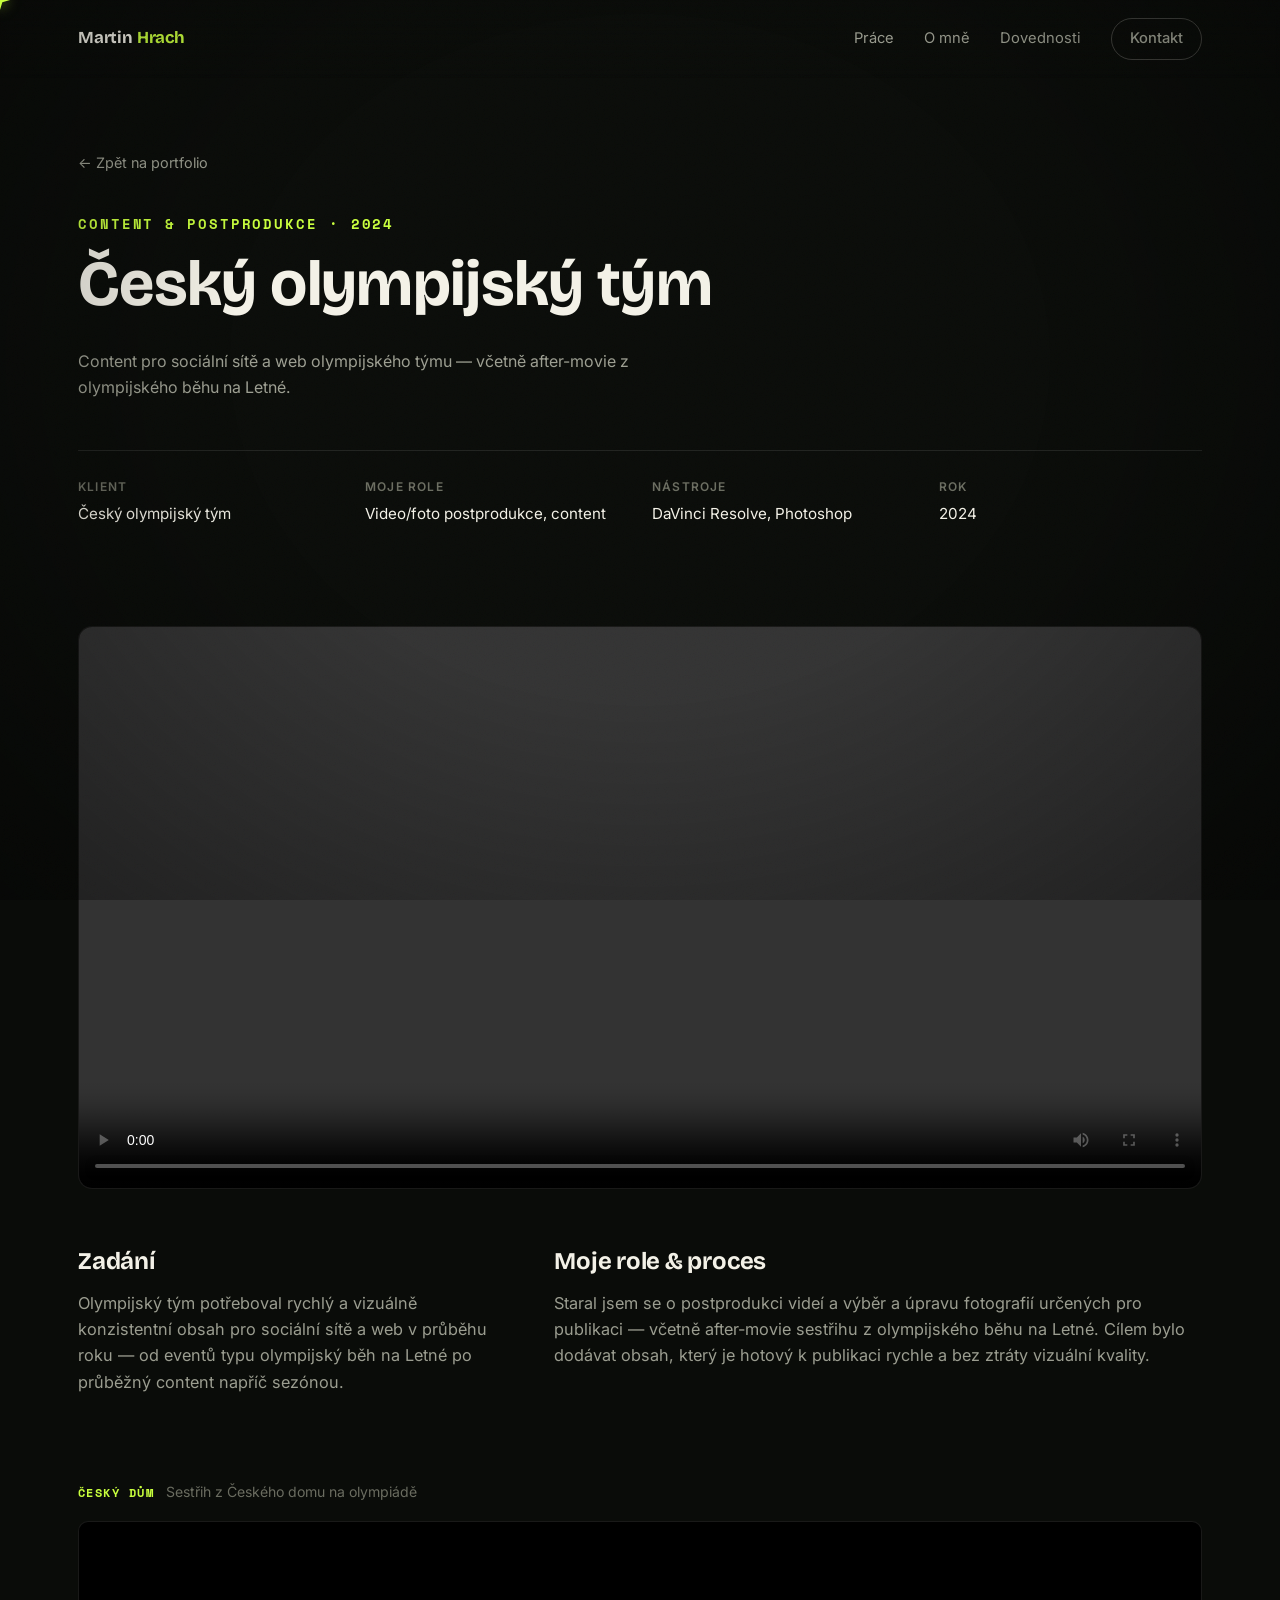
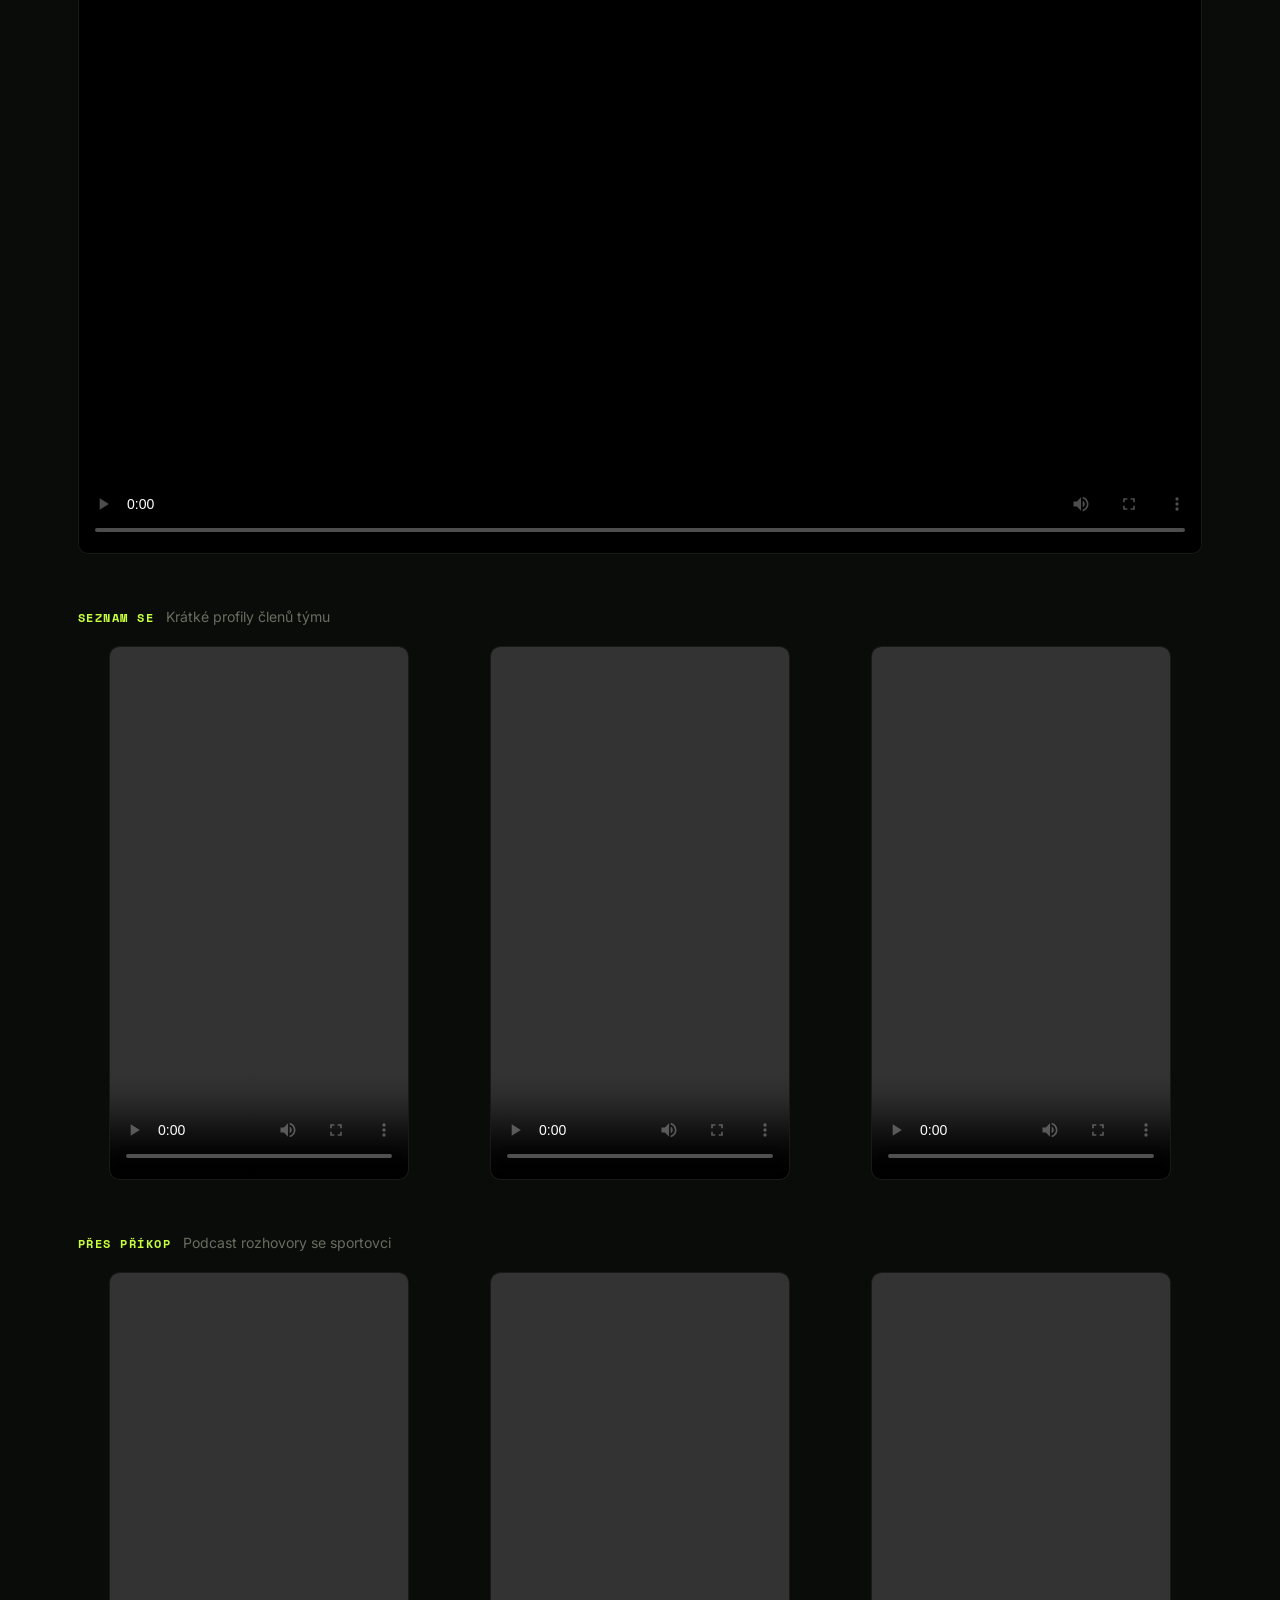
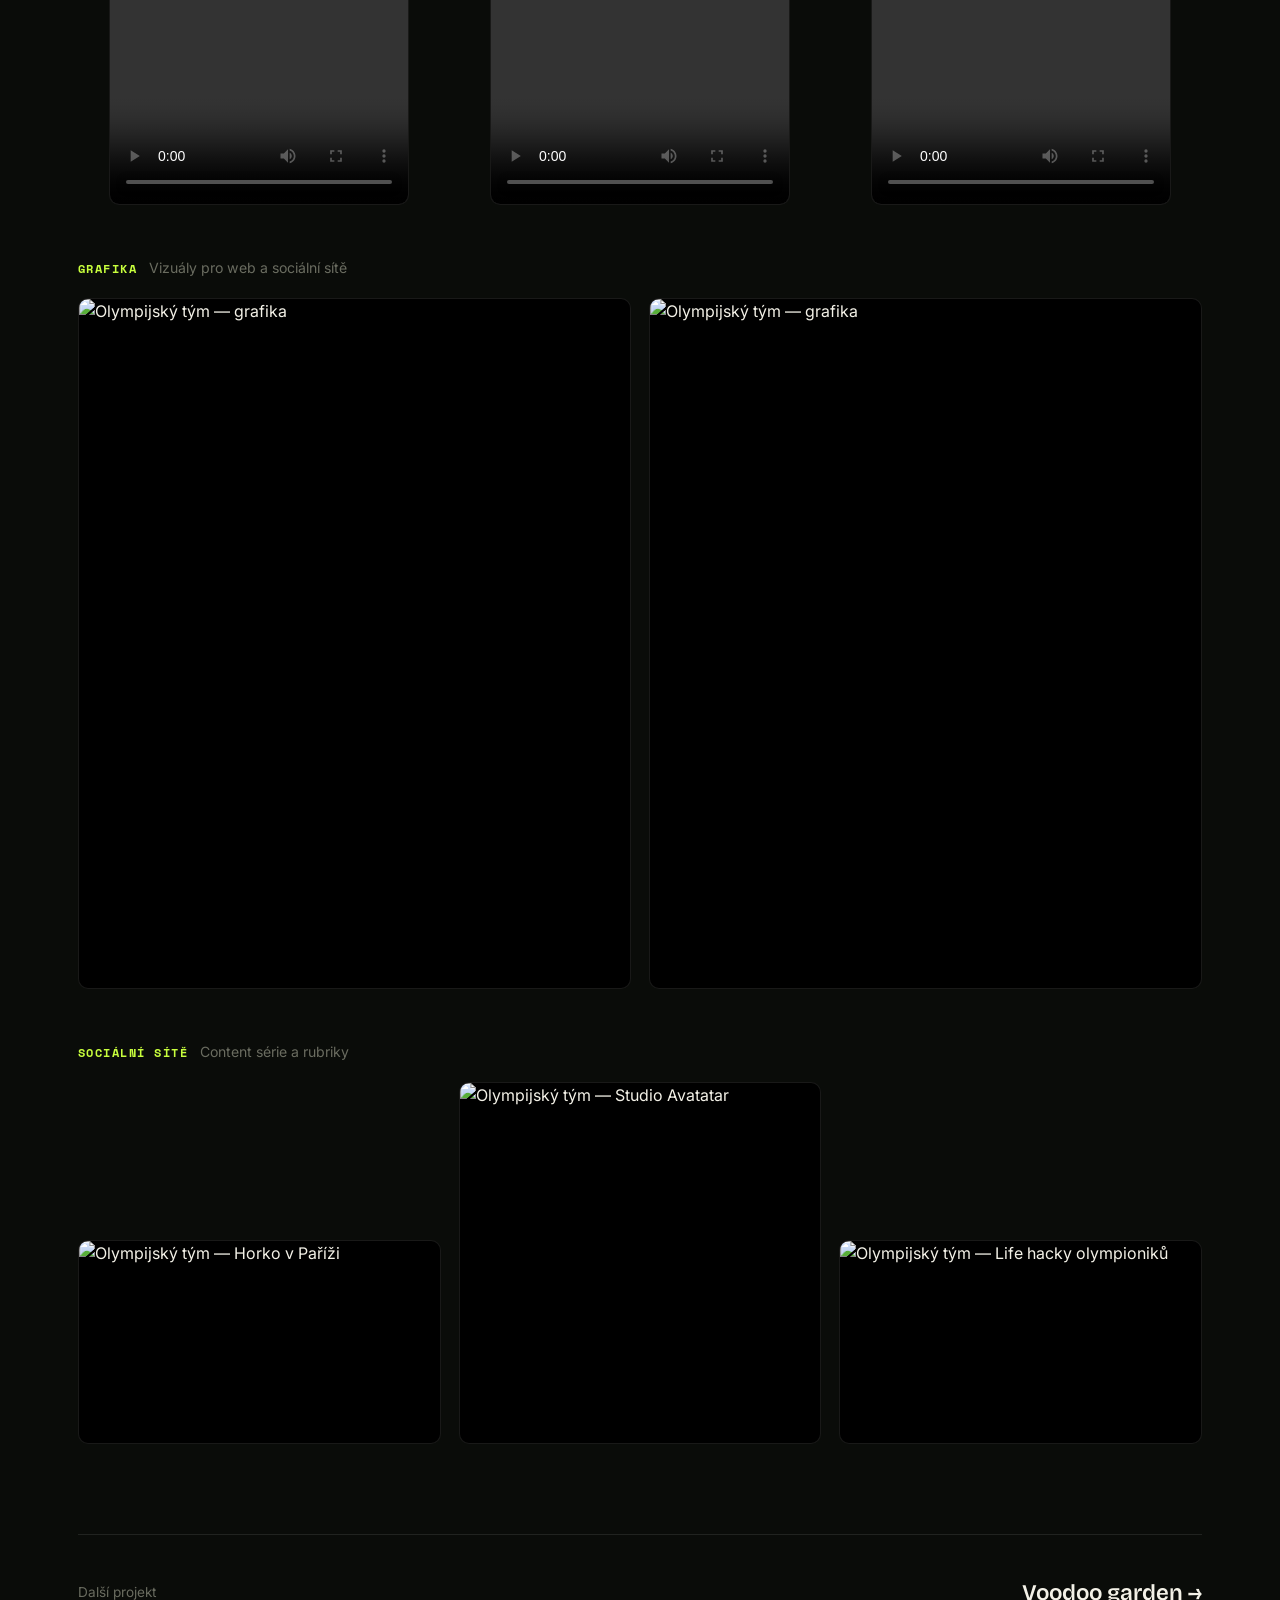
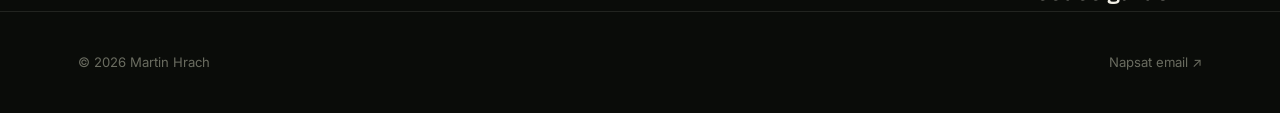
==== case-studies/olympijsky-tym.html @ 10e06c25 "Add files via upload" ====
<!DOCTYPE html>
<html lang="cs">
<head>
<meta charset="UTF-8">
<meta name="viewport" content="width=device-width, initial-scale=1.0">
<title>Český olympijský tým — Martin Hrach</title>
<link rel="stylesheet" href="../style.css?v=32">
</head>
<body>

<div class="cursor-dot"><span class="spin-wrap"><svg viewBox="0 0 24 24"><path d="M12 1 L14.5 9.5 L23 12 L14.5 14.5 L12 23 L9.5 14.5 L1 12 L9.5 9.5 Z" fill="currentColor"/></svg></span></div>
<div class="lightbox"><button class="lightbox-close">✕</button><img src="" alt=""></div>

<header class="site-nav">
  <div class="wrap">
    <a href="../index.html#top" class="logo">Martin <span>Hrach</span></a>
    <nav class="links">
      <a href="../index.html#work">Práce</a>
      <a href="../index.html#about">O mně</a>
      <a href="../index.html#skills">Dovednosti</a>
      <a href="../index.html#contact" class="nav-cta">Kontakt</a>
    </nav>
    <button class="burger" aria-label="Menu"><span></span><span></span><span></span></button>
  </div>
</header>

<main>
  <div class="wrap cs-header">
    <a href="../index.html#work" class="cs-back reveal is-visible">← Zpět na portfolio</a>
    <span class="section-tag reveal is-visible">Content & postprodukce · 2024</span>
    <h1 class="reveal is-visible">Český olympijský tým</h1>
    <p class="lede reveal is-visible" style="max-width:640px;">Content pro sociální sítě a web olympijského týmu — včetně after-movie z olympijského běhu na Letné.</p>

    <div class="cs-meta reveal">
      <div><h4>Klient</h4><p>Český olympijský tým</p></div>
      <div><h4>Moje role</h4><p>Video/foto postprodukce, content</p></div>
      <div><h4>Nástroje</h4><p>DaVinci Resolve, Photoshop</p></div>
      <div><h4>Rok</h4><p>2024</p></div>
    </div>
  </div>

  <div class="wrap">
    <div class="cs-hero-media reveal">
      <video src="../media/optimized/olympijsky tym/aftermovie.mp4" controls preload="metadata" style="width:100%;display:block;"></video>
    </div>

    <div class="cs-body reveal">
      <div>
        <h3>Zadání</h3>
        <p>Olympijský tým potřeboval rychlý a vizuálně konzistentní obsah pro sociální sítě a web v průběhu roku — od eventů typu olympijský běh na Letné po průběžný content napříč sezónou.</p>
      </div>
      <div>
        <h3>Moje role & proces</h3>
        <p>Staral jsem se o postprodukci videí a výběr a úpravu fotografií určených pro publikaci — včetně after-movie sestřihu z olympijského běhu na Letné. Cílem bylo dodávat obsah, který je hotový k publikaci rychle a bez ztráty vizuální kvality.</p>
      </div>
    </div>

    <div class="cs-groups reveal">

      <div class="cs-group">
        <div class="cs-group-head"><h4>Český dům</h4><span>Sestřih z Českého domu na olympiádě</span></div>
        <div class="cs-group-grid cols-1">
          <video class="ph-16x9" src="../media/optimized/olympijsky tym/cesky_dum_strih.mp4" poster="../media/optimized/olympijsky tym/cesky_dum_poster.jpg" controls preload="metadata"></video>
        </div>
      </div>

      <div class="cs-group">
        <div class="cs-group-head"><h4>Seznam se</h4><span>Krátké profily členů týmu</span></div>
        <div class="cs-group-grid cols-3">
          <div class="reel">
            <video class="ph-9x16" src="../media/optimized/olympijsky tym/reel_fuksic.mp4" controls preload="metadata"></video>
          </div>
          <div class="reel">
            <video class="ph-9x16" src="../media/optimized/olympijsky tym/reel_nikola.mp4" controls preload="metadata"></video>
          </div>
          <div class="reel">
            <video class="ph-9x16" src="../media/optimized/olympijsky tym/reel_pres_prikop.mp4" controls preload="metadata"></video>
          </div>
        </div>
      </div>

      <div class="cs-group">
        <div class="cs-group-head"><h4>Přes příkop</h4><span>Podcast rozhovory se sportovci</span></div>
        <div class="cs-group-grid cols-3">
          <div class="reel">
            <video class="ph-9x16" src="../media/optimized/olympijsky tym/reel_veslovani.mp4" controls preload="metadata"></video>
          </div>
          <div class="reel">
            <video class="ph-9x16" src="../media/optimized/olympijsky tym/reel_jakub.mp4" controls preload="metadata"></video>
          </div>
          <div class="reel">
            <video class="ph-9x16" src="../media/optimized/olympijsky tym/reel_legolas.mp4" controls preload="metadata"></video>
          </div>
        </div>
      </div>

      <div class="cs-group">
        <div class="cs-group-head"><h4>Grafika</h4><span>Vizuály pro web a sociální sítě</span></div>
        <div class="cs-group-grid cols-2">
          <img class="ph-4x5" src="../media/optimized/olympijsky tym/IMG_6576.jpg" alt="Olympijský tým — grafika" data-lightbox="../media/optimized/olympijsky tym/IMG_6576.jpg">
          <img class="ph-4x5" src="../media/optimized/olympijsky tym/IMG_6583.jpg" alt="Olympijský tým — grafika" data-lightbox="../media/optimized/olympijsky tym/IMG_6583.jpg">
        </div>
      </div>

      <div class="cs-group">
        <div class="cs-group-head"><h4>Sociální sítě</h4><span>Content série a rubriky</span></div>
        <div class="cs-group-grid cols-3">
          <img class="ph-16x9" src="../media/optimized/olympijsky tym/horko_v_parizi.jpg" alt="Olympijský tým — Horko v Paříži" data-lightbox="../media/optimized/olympijsky tym/horko_v_parizi.jpg">
          <img class="ph-1x1" src="../media/optimized/olympijsky tym/avatar_studio.jpg" alt="Olympijský tým — Studio Avatatar" data-lightbox="../media/optimized/olympijsky tym/avatar_studio.jpg">
          <img class="ph-16x9" src="../media/optimized/olympijsky tym/lifehacky_cover.jpg" alt="Olympijský tým — Life hacky olympioniků" data-lightbox="../media/optimized/olympijsky tym/lifehacky_cover.jpg">
        </div>
      </div>

    </div>

    <div class="cs-next reveal">
      <span style="color:var(--text-dimmer); font-size:.85rem;">Další projekt</span>
      <a href="voodoo-garden.html">Voodoo garden →</a>
    </div>
  </div>
</main>

<footer>
  <div class="wrap">
    <span>© 2026 Martin Hrach</span>
    <a href="../index.html#contact">Napsat email ↗</a>
  </div>
</footer>

<script src="../script.js?v=12"></script>
</body>
</html>
---- style.css ----
/* ============================================================
   Martin Hrach — portfolio
   ============================================================ */

@import url('https://fonts.googleapis.com/css2?family=Bricolage+Grotesque:wght@600;700&family=Space+Mono:wght@400;700&family=Inter:wght@400;500;600;700&display=swap');

:root{
  --bg: #0a0c09;
  --bg-alt: #12140f;
  --bg-card: #15170f;
  --text: #f3f1e7;
  --text-dim: #9b9d90;
  --text-dimmer: #6a6c60;
  --accent: #c8ff3d;
  --accent-2: #ff5a36;
  --border: rgba(243,241,231,0.1);
  --border-strong: rgba(243,241,231,0.22);
  --radius: 14px;
  --maxw: 1180px;
  --ease: cubic-bezier(.16,.8,.24,1);

  --font-display: 'Bricolage Grotesque', sans-serif;
  --font-label: 'Space Mono', monospace;
}

*, *::before, *::after{ box-sizing: border-box; }
html{ scroll-behavior: smooth; }
body{
  margin:0;
  background: var(--bg);
  color: var(--text);
  font-family: 'Inter', -apple-system, BlinkMacSystemFont, sans-serif;
  font-size: 16px;
  line-height: 1.6;
  -webkit-font-smoothing: antialiased;
  overflow-x: hidden;
}
h1,h2,h3,h4{
  font-family: var(--font-display), 'Inter', sans-serif;
  font-weight: 700;
  line-height: 1.05;
  margin: 0 0 .5em;
  letter-spacing: -0.01em;
}
p{ margin: 0 0 1em; color: var(--text-dim); }
a{ color: inherit; text-decoration: none; }
img{ max-width:100%; display:block; }
ul{ list-style:none; margin:0; padding:0; }
button{ font-family: inherit; cursor:pointer; }

.wrap{ max-width: var(--maxw); margin: 0 auto; padding: 0 28px; }

::selection{ background: var(--accent); color: #0a0c09; }

/* subtle grain overlay */
body::before{
  content:"";
  position: fixed; inset:0;
  pointer-events:none;
  z-index: 999;
  opacity: .035;
  mix-blend-mode: overlay;
  background-image: url("data:image/svg+xml,%3Csvg xmlns='http://www.w3.org/2000/svg' width='120' height='120'%3E%3Cfilter id='n'%3E%3CfeTurbulence type='fractalNoise' baseFrequency='0.9' numOctaves='2' stitchTiles='stitch'/%3E%3C/filter%3E%3Crect width='100%25' height='100%25' filter='url(%23n)'/%3E%3C/svg%3E");
}

/* cursor sparkle */
.cursor-dot{
  position: fixed; top:0; left:0;
  width: 22px; height:22px;
  pointer-events:none;
  z-index: 9999;
  transform: translate(-50%,-50%);
  transition: width .25s var(--ease), height .25s var(--ease), color .25s;
  color: var(--accent);
  filter: drop-shadow(0 0 7px rgba(200,255,61,.55));
  will-change: transform;
}
.cursor-dot .spin-wrap{ display:block; width:100%; height:100%; animation: sparkleSpin 7s linear infinite; }
.cursor-dot svg{ width:100%; height:100%; display:block; }
.cursor-dot.hovered{ width: 32px; height: 32px; color: var(--text); filter: drop-shadow(0 0 8px rgba(243,241,231,.5)); }
.cursor-dot.hovered .spin-wrap{ animation-duration: 2.2s; }
.cursor-dot.clicked{ animation: cursorFlashGlow .45s var(--ease); }
.cursor-dot.clicked .spin-wrap{ animation: sparkleSpin 7s linear infinite, cursorFlashScale .45s var(--ease); }
.cursor-dot.scrolling{ opacity: 0; transition: opacity .1s linear; }
@keyframes sparkleSpin{ from{ transform:rotate(0deg);} to{ transform:rotate(360deg);} }
@keyframes cursorFlashScale{
  0%{ transform: scale(1); }
  35%{ transform: scale(1.9); }
  100%{ transform: scale(1); }
}
@keyframes cursorFlashGlow{
  0%{ filter: drop-shadow(0 0 7px rgba(200,255,61,.55)); }
  35%{ filter: drop-shadow(0 0 20px rgba(200,255,61,1)) brightness(1.7); }
  100%{ filter: drop-shadow(0 0 7px rgba(200,255,61,.55)); }
}
@media (hover:none), (pointer:coarse){ .cursor-dot{ display:none; } }

/* ---------- nav ---------- */
header.site-nav{
  position: fixed; top:0; left:0; right:0;
  z-index: 500;
  padding: 18px 0;
  background: linear-gradient(to bottom, rgba(10,12,9,.92), rgba(10,12,9,0));
  backdrop-filter: blur(2px);
}
header.site-nav .wrap{ display:flex; align-items:center; justify-content:space-between; }
.logo{ font-family:var(--font-display); font-weight:700; font-size: 1.05rem; letter-spacing:-.01em; }
.logo span{ color: var(--accent); }
nav.links{ display:flex; gap: 30px; align-items:center; }
nav.links a{
  font-size:.92rem; color: var(--text-dim); position:relative; padding: 4px 0;
  transition: color .2s;
}
nav.links a:hover, nav.links a.active{ color: var(--text); }
nav.links a.active::after{
  content:""; position:absolute; left:0; bottom:-4px; width:100%; height:2px; background: var(--accent);
}
.nav-cta{
  border:1px solid var(--border-strong); border-radius: 100px; padding: 8px 18px !important;
  font-weight:500;
}
.nav-cta:hover{ border-color: var(--accent); color: var(--accent) !important; }
.burger{ display:none; flex-direction:column; gap:5px; background:none; border:none; padding: 6px; }
.burger span{ width: 22px; height:2px; background: var(--text); display:block; }

/* ---------- hero ---------- */
.hero{
  min-height: 100svh;
  display:flex; flex-direction:column; justify-content:center;
  padding-top: 110px; padding-bottom: 60px;
  position: relative;
}
.hero-grid{ display:grid; grid-template-columns: 1fr auto; gap:60px; align-items:start; }
.hero-portrait{ justify-self:end; margin-top: 40px; position:relative; }
.hero-portrait img{
  width: 320px; height:320px; border-radius:50%; object-fit:cover;
  border:1px solid var(--border-strong); filter: grayscale(1);
  box-shadow: 0 0 0 1px var(--border), 0 20px 60px rgba(0,0,0,.5);
  position:relative; z-index:1;
}
@media (max-width:900px){
  .hero-grid{ grid-template-columns:1fr; }
  .hero-portrait{ justify-self:start; order:-1; }
  .hero-portrait img{ width:120px; height:120px; }
}
.hero .eyebrow{
  display:inline-flex; align-items:center; gap:8px;
  color: var(--text-dim); font-size:.85rem; margin-bottom: 22px;
  border:1px solid var(--border); padding: 6px 14px; border-radius:100px; width:fit-content;
}
.eyebrow .dot{ width:6px; height:6px; border-radius:50%; background: var(--accent); box-shadow: 0 0 8px var(--accent); }
.hero h1{
  font-size: clamp(2.4rem, 6vw, 5.6rem);
  max-width: 900px;
}
.hero h1 .role-line{
  display:flex;
  align-items:flex-start;
  gap: 0.35em;
  min-height: 2.15em; /* reserves space for up to 2 lines so short/long role words don't shift the layout below */
  white-space: normal;
}
.hero h1 .name-split{ display:inline-block; }
.hero h1 .char{
  display:inline-block;
  opacity:0;
  transform: translateY(0.6em) rotate(6deg);
  animation: charIn .7s var(--ease) forwards;
}
@keyframes charIn{ to{ opacity:1; transform:translateY(0) rotate(0); } }

.hero h1 .dash-mark{
  display:inline-block;
  width: 0.55em;
  height: 5px;
  background: var(--text);
  flex-shrink: 0;
  margin-top: 0.5em;
}
.hero h1 .roles{
  color: var(--accent);
  display:inline-block;
}
.hero .lede{
  max-width: 560px; font-size: 1.15rem; color: var(--text-dim); margin-top: 18px;
}
.hero .hero-actions{ display:flex; gap:16px; margin-top: 34px; flex-wrap:wrap; }
.btn{
  display:inline-flex; align-items:center; gap:10px;
  padding: 14px 26px; border-radius: 100px;
  font-weight:600; font-size:.95rem;
  border: 1px solid var(--border-strong);
  transition: transform .25s var(--ease), background .25s, color .25s, border-color .25s;
}
.btn-primary{ background: var(--accent); color:#0a0c09; border-color: var(--accent); }
.btn-primary:hover{ transform: translateY(-2px); background:#d9ff70; }
.btn-ghost:hover{ border-color: var(--accent); color: var(--accent); transform: translateY(-2px); }
.scroll-cue{
  position:absolute; bottom: 26px; left:28px; display:flex; align-items:center; gap:10px;
  color: var(--text-dimmer); font-size:.78rem; text-transform:uppercase; letter-spacing:.12em;
}
.scroll-cue .line{ width:1px; height:36px; background: var(--border-strong); position:relative; overflow:hidden; }
.scroll-cue .line::after{
  content:""; position:absolute; top:-100%; left:0; width:100%; height:100%; background: var(--accent);
  animation: scrollcue 2.2s ease-in-out infinite;
}
@keyframes scrollcue{ 0%{ top:-100% } 50%{ top:0 } 100%{ top:100% } }

/* ---------- marquee ---------- */
.marquee{
  border-top: 1px solid var(--border); border-bottom: 1px solid var(--border);
  overflow: hidden; white-space: nowrap; padding: 18px 0;
  background: var(--bg-alt);
  position: relative; z-index: 5; margin-top: 14px;
}
.marquee-track{ display:inline-flex; animation: marquee 32s linear infinite; }
.marquee:hover .marquee-track{ animation-play-state: paused; }
.marquee span.item{
  font-family:var(--font-label); font-size: 1.3rem; color: var(--text-dimmer);
  padding: 0 28px; display:inline-flex; align-items:center; gap: 28px;
}
.marquee span.item b{ color: var(--text); font-weight:700; }
.marquee span.item::after{ content:"—"; color: var(--accent); }
@keyframes marquee{ from{ transform:translateX(0);} to{ transform:translateX(-50%);} }

/* ---------- section basics ---------- */
section{ padding: 120px 0; position: relative; }
.section-head{ display:flex; align-items:flex-end; justify-content:space-between; gap: 20px; margin-bottom: 56px; flex-wrap:wrap; }
.section-tag{
  color: var(--accent); font-size:.85rem; text-transform:uppercase; letter-spacing:.14em; font-weight:700; margin-bottom:10px; display:block;
  font-family: var(--font-label);
}
.section-head h2{ font-size: clamp(1.8rem, 4vw, 2.8rem); max-width: 16ch; }
.section-head-wide h2{ max-width: none; white-space: nowrap; }
@media (max-width: 700px){ .section-head-wide h2{ white-space:normal; } }
.section-head p{ max-width: 380px; margin:0; }

.reveal{ opacity:0; transform: translateY(28px); filter: blur(7px); transition: opacity 1s var(--ease), transform 1s var(--ease), filter 1s var(--ease); }
.reveal.is-visible{ opacity:1; transform:none; filter: blur(0); }

/* staggered grid entrances (cinematic cascade) */
.work-grid .work-card:nth-child(1){ transition-delay: 0s; }
.work-grid .work-card:nth-child(2){ transition-delay: .08s; }
.work-grid .work-card:nth-child(3){ transition-delay: .16s; }
.work-grid .work-card:nth-child(4){ transition-delay: .24s; }
.work-grid .work-card:nth-child(5){ transition-delay: .32s; }
.work-grid .work-card:nth-child(6){ transition-delay: .4s; }

.gallery-grid .gallery-item{ opacity:0; transform: translateY(20px) scale(.96); filter: blur(5px); transition: opacity .7s var(--ease), transform .7s var(--ease), filter .7s var(--ease); }
.gallery-grid.is-visible .gallery-item{ opacity:1; transform:none; filter: blur(0); }
.gallery-grid.is-visible .gallery-item:nth-child(4n+1){ transition-delay: .03s; }
.gallery-grid.is-visible .gallery-item:nth-child(4n+2){ transition-delay: .1s; }
.gallery-grid.is-visible .gallery-item:nth-child(4n+3){ transition-delay: .17s; }
.gallery-grid.is-visible .gallery-item:nth-child(4n+4){ transition-delay: .24s; }

.cs-group-grid > *{ opacity:0; transform: translateY(18px) scale(.97); filter: blur(5px); transition: opacity .7s var(--ease), transform .7s var(--ease), filter .7s var(--ease); }
.cs-groups.is-visible .cs-group-grid > *{ opacity:1; transform:none; filter: blur(0); }
.cs-groups.is-visible .cs-group-grid > *:nth-child(1){ transition-delay: .05s; }
.cs-groups.is-visible .cs-group-grid > *:nth-child(2){ transition-delay: .13s; }
.cs-groups.is-visible .cs-group-grid > *:nth-child(3){ transition-delay: .21s; }
.cs-groups.is-visible .cs-group-grid > *:nth-child(4){ transition-delay: .29s; }

.metrics-grid .metric-card:nth-child(1){ transition-delay: 0s; }
.metrics-grid .metric-card:nth-child(2){ transition-delay: .1s; }
.metrics-grid .metric-card:nth-child(3){ transition-delay: .2s; }
.metrics-grid .metric-card:nth-child(4){ transition-delay: .3s; }

/* ---------- cinematic overlay ---------- */
body::after{
  content:""; position: fixed; inset:0; z-index: 9998; pointer-events:none;
  background: radial-gradient(ellipse at 50% 40%, transparent 45%, rgba(0,0,0,.4) 100%);
}
.grain-overlay{
  position: fixed; inset:0; z-index: 9999; pointer-events:none; opacity:.05; mix-blend-mode: overlay;
  background-image: url("data:image/svg+xml;utf8,<svg xmlns='http://www.w3.org/2000/svg' width='120' height='120'><filter id='n'><feTurbulence type='fractalNoise' baseFrequency='0.9' numOctaves='2' stitchTiles='stitch'/></filter><rect width='100%25' height='100%25' filter='url(%23n)'/></svg>");
}

/* ---------- metrics ---------- */
.metrics-section{ padding: 60px 0 100px; }
.metrics-grid{ display:grid; grid-template-columns: repeat(4,1fr); gap: 1px; background: var(--border); border:1px solid var(--border); border-radius: var(--radius); overflow:hidden; }
.metric-card{ background: var(--bg-card); padding: 40px 28px; text-align:center; transition: background .3s; }
.metric-card:hover{ background: #1a1d13; }
.metric-number{ font-family: var(--font-label); font-size: clamp(2.4rem, 5vw, 3.6rem); font-weight:700; color: var(--accent); line-height:1; display:flex; align-items:baseline; justify-content:center; gap:2px; text-shadow: 0 0 24px rgba(200,255,61,.35); }
.metric-plus{ font-size: 0.5em; color: var(--accent); }
.metric-label{ margin: 14px 0 0; font-size:.92rem; color: var(--text-dim); }
.metric-label span{ display:block; font-size:.78rem; color: var(--text-dimmer); margin-top:4px; }
@media (max-width: 900px){
  .metrics-grid{ grid-template-columns: repeat(2,1fr); }
}

/* ---------- about ---------- */
.about-grid{ display:grid; grid-template-columns: 1.1fr .9fr; gap: 60px; align-items:start; }
.about-bio p{ font-size: 1.05rem; color: var(--text); }
.about-bio p.dim{ color: var(--text-dim); font-size: 1rem; }
.tag-row{ display:flex; flex-wrap:wrap; gap:10px; margin-top: 22px; }
.tag{
  border:1px solid var(--border); border-radius: 100px; padding: 7px 16px; font-size:.85rem; color: var(--text-dim);
  transition: border-color .2s, color .2s;
}
.tag:hover{ border-color: var(--accent); color: var(--accent); }

.fact-card{
  background: var(--bg-card); border:1px solid var(--border); border-radius: var(--radius);
  padding: 26px; margin-bottom: 16px;
}
.fact-card h4{ font-size:.78rem; text-transform:uppercase; letter-spacing:.1em; color: var(--text-dimmer); margin-bottom: 14px; font-family:var(--font-label); font-weight:700; }
.fact-card ul li{ display:flex; justify-content:space-between; padding: 9px 0; border-bottom: 1px dashed var(--border); font-size:.92rem; }
.fact-card ul li:last-child{ border-bottom:none; }
.fact-card ul li b{ color: var(--text); font-weight:600; }
.fact-card ul li span{ color: var(--text-dim); text-align:right; }

/* ---------- work grid ---------- */
.work-grid{ display:grid; grid-template-columns: repeat(6, 1fr); gap: 22px; }
.work-card{
  grid-column: span 3;
  position: relative; border-radius: var(--radius); overflow:hidden;
  background: var(--bg-card); border:1px solid var(--border);
  aspect-ratio: 4/3;
  display:block;
  transition: border-color .3s, transform .25s var(--ease);
  transform-style: preserve-3d;
  will-change: transform;
}
.work-card.wide{ grid-column: span 6; aspect-ratio: 21/9; }
.work-card:hover{ border-color: var(--border-strong); }
.work-card img{
  position:absolute; inset:0; width:100%; height:100%; object-fit:cover;
  transition: transform .7s var(--ease), filter .5s;
  filter: grayscale(.15) brightness(.85);
}
.work-card:hover img{ transform: scale(1.06); filter: grayscale(0) brightness(1); }
.work-card::before{
  content:""; position:absolute; inset:0; z-index:1;
  background: linear-gradient(to top, rgba(6,7,5,.92) 0%, rgba(6,7,5,.15) 55%, rgba(6,7,5,.05) 100%);
}
.work-card .card-body{
  position:absolute; left:0; right:0; bottom:0; z-index:2; padding: 22px;
  display:flex; justify-content:space-between; align-items:flex-end; gap: 12px;
}
.work-card .card-body h3{ font-size: 1.3rem; margin:0 0 6px; }
.work-card .card-body p{ margin:0; font-size:.85rem; color: var(--text-dim); max-width: 30ch; }
.work-card .card-year{ font-size:.78rem; color: var(--text-dimmer); white-space:nowrap; }
.work-card .arrow{
  position:absolute; top:20px; right:20px; z-index:2;
  width: 38px; height:38px; border-radius:50%; border:1px solid rgba(243,241,231,.35);
  display:flex; align-items:center; justify-content:center; color:#fff;
  transition: background .3s, transform .3s var(--ease), border-color .3s;
}
.work-card:hover .arrow{ background: var(--accent); border-color: var(--accent); color:#0a0c09; transform: rotate(45deg); }

/* ---------- skills / gallery ---------- */
.filter-row{ display:flex; gap:10px; flex-wrap:wrap; margin-bottom: 40px; }
.filter-btn{
  background:none; border:1px solid var(--border); color: var(--text-dim);
  padding: 10px 20px; border-radius: 100px; font-size:.9rem; font-weight:500;
  transition: all .25s;
}
.filter-btn:hover{ border-color: var(--border-strong); color: var(--text); }
.filter-btn.active{ background: var(--accent); color:#0a0c09; border-color: var(--accent); }

.gallery-grid{ display:grid; grid-template-columns: repeat(4, 1fr); gap: 16px; }
.gallery-label{
  grid-column: 1 / -1; display:flex; align-items:baseline; gap:10px;
  margin: 10px 0 -2px; font-family: var(--font-label); font-size:.78rem;
  text-transform:uppercase; letter-spacing:.12em; color: var(--accent);
}
.gallery-label:first-child{ margin-top:0; }
.gallery-label span{ color: var(--text-dimmer); text-transform:none; letter-spacing:normal; font-family:'Inter'; font-size:.85rem; }
.gallery-label.hide{ display:none; }
.gallery-item{
  border-radius: 10px; overflow:hidden; aspect-ratio: 1/1; cursor: pointer;
  background: var(--bg-card); border:1px solid var(--border);
  position:relative;
  transition: opacity .35s, transform .45s var(--ease), border-color .3s;
}
.gallery-item.vertical{ aspect-ratio: 9/16; }
.gallery-item.video-wide{ grid-column: 1 / 3; aspect-ratio: 16/9; }
.gallery-item.video-span2{ grid-column: span 2; aspect-ratio: 16/9; }
.gallery-item:hover{ transform: scale(1.045) rotate(-1deg); border-color: var(--accent); z-index:2; }
.gallery-item img, .gallery-item iframe, .gallery-item video{ width:100%; height:100%; object-fit:cover; border:none; transition: transform .5s var(--ease); }
.gallery-item:hover img{ transform: scale(1.1) rotate(1deg); }
.gallery-item::after{
  content: "＋"; position:absolute; inset:0; display:flex; align-items:center; justify-content:center;
  font-size: 1.6rem; color:#fff; background: rgba(10,12,9,.45); opacity:0; transition: opacity .3s;
}
.gallery-item:hover::after{ opacity:1; }
.gallery-item.hide{ display:none; }
.gallery-item.video-item::after{ content:""; pointer-events:none; }

/* lightbox */
.lightbox{
  position: fixed; inset:0; z-index: 2000; background: rgba(6,7,5,.94);
  display:flex; align-items:center; justify-content:center; padding: 40px;
  opacity:0; pointer-events:none; transition: opacity .3s;
}
.lightbox.open{ opacity:1; pointer-events:auto; }
.lightbox img{ max-width: 90vw; max-height: 86vh; border-radius: 8px; }
.lightbox-close{
  position:absolute; top: 24px; right: 32px; font-size: 1.6rem; color:#fff; background:none; border:none;
}

/* ---------- contact ---------- */
.contact-section{ }
.contact-grid{ display:grid; grid-template-columns: 1.2fr .8fr; gap: 60px; }
.big-link{
  font-family:var(--font-display); font-size: clamp(1.6rem, 4vw, 2.6rem); font-weight:600;
  display:inline-flex; align-items:center; gap: 16px; border-bottom: 2px solid var(--border-strong); padding-bottom: 14px;
  transition: color .3s, border-color .3s;
}
.big-link:hover{ color: var(--accent); border-color: var(--accent); }
.contact-list{ margin-top: 34px; }
.contact-list li{ display:flex; justify-content:space-between; padding: 14px 0; border-bottom:1px solid var(--border); font-size:.95rem; }
.contact-list li span:first-child{ color: var(--text-dimmer); }
.contact-list a:hover{ color: var(--accent); }
.social-row{ display:flex; gap: 14px; margin-top: 26px; }
.social-row a{
  border:1px solid var(--border); border-radius:100px; padding: 9px 18px; font-size:.85rem; color: var(--text-dim);
  transition: border-color .2s, color .2s;
}
.social-row a:hover{ border-color: var(--accent); color: var(--accent); }

footer{ padding: 40px 0; border-top:1px solid var(--border); }
footer .wrap{ display:flex; justify-content:space-between; align-items:center; color: var(--text-dimmer); font-size:.82rem; flex-wrap:wrap; gap:10px; }

/* ---------- case study page ---------- */
.cs-header{ padding-top: 150px; padding-bottom: 40px; }
.cs-back{ display:inline-flex; align-items:center; gap:8px; color: var(--text-dim); font-size:.9rem; margin-bottom: 40px; }
.cs-back:hover{ color: var(--accent); }
.cs-header .section-tag{ margin-bottom:14px; }
.cs-header h1{ font-size: clamp(2.2rem, 5.5vw, 4rem); max-width: 18ch; }
.cs-meta{ display:grid; grid-template-columns: repeat(4,1fr); gap: 24px; margin-top: 50px; padding-top: 30px; border-top:1px solid var(--border); }
.cs-meta div h4{ font-size:.75rem; text-transform:uppercase; letter-spacing:.1em; color: var(--text-dimmer); margin-bottom:8px; font-family:'Inter'; font-weight:600; }
.cs-meta div p{ color: var(--text); margin:0; font-size:.95rem; }
.cs-hero-media{ border-radius: var(--radius); overflow:hidden; margin: 60px 0; border:1px solid var(--border); background:#000; }
.cs-hero-media img{ width:100%; }
.cs-hero-media.poster-hero{ max-width: 420px; margin-left:auto; margin-right:auto; }
.cs-hero-media iframe{ width:100%; aspect-ratio: 16/9; border:none; display:block; }
.cs-body{ display:grid; grid-template-columns: .9fr 1.4fr; gap: 60px; margin-bottom: 70px; }
.cs-body h3{ font-size: 1.5rem; margin-bottom: 16px; }
.cs-body p{ font-size: 1.02rem; }
.cs-gallery{ display:grid; grid-template-columns: repeat(3,1fr); gap: 18px; margin-bottom: 90px; }
.cs-gallery img, .cs-gallery iframe{ border-radius: 10px; border:1px solid var(--border); width:100%; aspect-ratio: 4/3; object-fit:cover; }
.cs-gallery iframe{ aspect-ratio: 16/9; }

/* ---------- grouped case-study gallery (video / reels / grafika sections) ---------- */
.cs-groups{ margin-bottom: 90px; }
.cs-group{ margin-bottom: 52px; }
.cs-group:last-child{ margin-bottom: 0; }
.cs-group-head{ display:flex; align-items:baseline; gap:12px; margin-bottom:18px; }
.cs-group-head h4{ font-family:var(--font-label); font-size:.78rem; text-transform:uppercase; letter-spacing:.12em; color:var(--accent); margin:0; }
.cs-group-head span{ color:var(--text-dimmer); font-size:.88rem; }
.cs-group-grid{ display:grid; gap:18px; align-items:end; }
.cs-group-grid.cols-1{ grid-template-columns: 1fr; }
.cs-group-grid.cols-2{ grid-template-columns: repeat(2,1fr); }
.cs-group-grid.cols-3{ grid-template-columns: repeat(3,1fr); }
.cs-group-grid.cols-4{ grid-template-columns: repeat(4,1fr); }
.cs-group-grid img, .cs-group-grid video, .cs-group-grid iframe{ border-radius:10px; border:1px solid var(--border); width:100%; display:block; background:#000; cursor:pointer; }
.cs-group-grid img{ aspect-ratio: 4/3; object-fit:cover; }
.cs-group-grid img.ph-4x5{ aspect-ratio: 4/5; object-fit:cover; }
.cs-group-grid img.ph-1x1{ aspect-ratio: 1/1; object-fit:cover; }
.cs-group-grid img.ph-16x9{ aspect-ratio: 16/9; object-fit:cover; }
.cs-group-grid img.ph-a4{ aspect-ratio: 707/1000; object-fit:cover; }
.cs-group-grid video.ph-9x16{ aspect-ratio: 9/16; object-fit:cover; }
.cs-group-grid video.ph-16x9{ aspect-ratio: 16/9; object-fit:cover; }
.cs-group-grid iframe{ aspect-ratio: 16/9; border:none; }
.cs-group-grid .reel{ max-width: 300px; margin: 0 auto; }
.cs-group-grid .thumb-sm{ max-width: 460px; margin: 0; width:100%; }
.cs-group-grid.cols-2.tight{ gap:10px; }
.cs-group-grid .thumb-md{ max-width: 380px; margin: 0 auto; }
.video-feature{ display:flex; gap:32px; align-items:flex-end; justify-content:center; flex-wrap:wrap; margin-bottom:8px; }
.video-feature .reel{ margin:0; max-width:none; width:100%; }
.video-feature video{ border-radius:10px; border:1px solid var(--border); width:100%; display:block; background:#000; cursor:pointer; aspect-ratio:9/16; object-fit:cover; }
.video-feature .reel-feature{ width:380px; }
.video-feature .reel-secondary{ width:210px; opacity:.88; }
.video-feature .reel-secondary:hover{ opacity:1; }
.cs-group-grid img.feature-span{ grid-column: span 2; aspect-ratio: 1.64; }
@media (max-width: 700px){
  .video-feature{ flex-direction:column; align-items:center; }
  .video-feature .reel-feature, .video-feature .reel-secondary{ max-width:280px; }
  .cs-group-grid img.feature-span{ grid-column: span 1; }
}

/* ---------- reel carousel ---------- */
.reel-carousel{ position:relative; display:flex; align-items:center; justify-content:center; overflow:hidden; padding: 0 60px; min-height: 320px; }
.reel-carousel .carousel-track{ display:flex; align-items:center; gap:24px; transition: transform .5s var(--ease); margin:0 auto; }
.reel-carousel .carousel-slide{ flex:0 0 auto; transition: opacity .5s var(--ease), filter .5s var(--ease); opacity:.45; filter:grayscale(.4) brightness(.65); cursor:pointer; }
.reel-carousel .carousel-slide.is-active{ opacity:1; filter:none; cursor:default; }
.reel-carousel .carousel-slide .reel{ margin:0; max-width:none; }
.reel-carousel .carousel-slide video{ transition: width .5s var(--ease); width:150px; }
.reel-carousel .carousel-slide.is-active video{ width:280px; }
.carousel-arrow{
  position:absolute; top:50%; transform:translateY(-50%); z-index:2;
  width:42px; height:42px; border-radius:50%; background:var(--bg-card); border:1px solid var(--border-strong);
  color:var(--text); font-size:1.3rem; line-height:1; cursor:pointer; display:flex; align-items:center; justify-content:center;
  transition: background .2s, color .2s, transform .2s;
}
.carousel-arrow:hover{ background:var(--accent); color:#0a0c09; transform:translateY(-50%) scale(1.08); }
.carousel-arrow.prev{ left:4px; }
.carousel-arrow.next{ right:4px; }
.carousel-arrow[disabled]{ opacity:.25; cursor:default; pointer-events:none; }

/* ---------- promo video pair (one portrait, one landscape) ---------- */
.promo-videos{ display:flex; gap:24px; align-items:flex-end; justify-content:center; flex-wrap:wrap; }
.promo-videos video{ border-radius:10px; border:1px solid var(--border); display:block; background:#000; cursor:pointer; height:420px; width:auto; }
.promo-videos video.ph-9x16{ aspect-ratio:9/16; }
.promo-videos video.ph-16x9{ aspect-ratio:16/9; }
@media (max-width: 700px){
  .promo-videos{ flex-direction:column; align-items:center; }
  .promo-videos video{ height:auto; width:100%; max-width:320px; }
}
@media (max-width: 700px){
  .reel-carousel{ padding:0 46px; min-height:260px; }
  .reel-carousel .carousel-slide video{ width:110px; }
  .reel-carousel .carousel-slide.is-active video{ width:220px; }
}
.cs-next{
  border-top:1px solid var(--border); padding-top: 40px; display:flex; justify-content:space-between; align-items:center; flex-wrap:wrap; gap:16px;
}
.cs-next a{ font-family:var(--font-display); font-size: 1.4rem; font-weight:600; }
.cs-next a:hover{ color: var(--accent); }

/* ---------- responsive ---------- */
@media (max-width: 900px){
  nav.links{
    position: fixed; top:0; right:-100%; height:100vh; width: 78vw; max-width:320px;
    background: var(--bg-alt); flex-direction:column; align-items:flex-start; justify-content:center;
    padding: 40px; gap: 26px; transition: right .4s var(--ease); border-left:1px solid var(--border);
  }
  nav.links.open{ right:0; }
  .burger{ display:flex; }
  .about-grid, .contact-grid, .cs-body{ grid-template-columns: 1fr; }
  .work-grid{ grid-template-columns: repeat(2,1fr); }
  .work-card{ grid-column: span 2; aspect-ratio: 16/11; }
  .work-card.wide{ grid-column: span 2; aspect-ratio: 16/11; }
  .gallery-grid{ grid-template-columns: repeat(2,1fr); }
  .gallery-item.video-wide{ grid-column: 1 / -1; }
  .cs-meta{ grid-template-columns: repeat(2,1fr); }
  .cs-gallery{ grid-template-columns: repeat(2,1fr); }
  .cs-group-grid.cols-3, .cs-group-grid.cols-4{ grid-template-columns: repeat(2,1fr); }
  section{ padding: 80px 0; }
}
@media (max-width: 520px){
  .gallery-grid{ grid-template-columns: repeat(2,1fr); }
  .hero .hero-actions{ flex-direction:column; align-items:stretch; }
  .btn{ justify-content:center; }
  .cs-group-grid.cols-2, .cs-group-grid.cols-3, .cs-group-grid.cols-4{ grid-template-columns: repeat(2,1fr); }
}
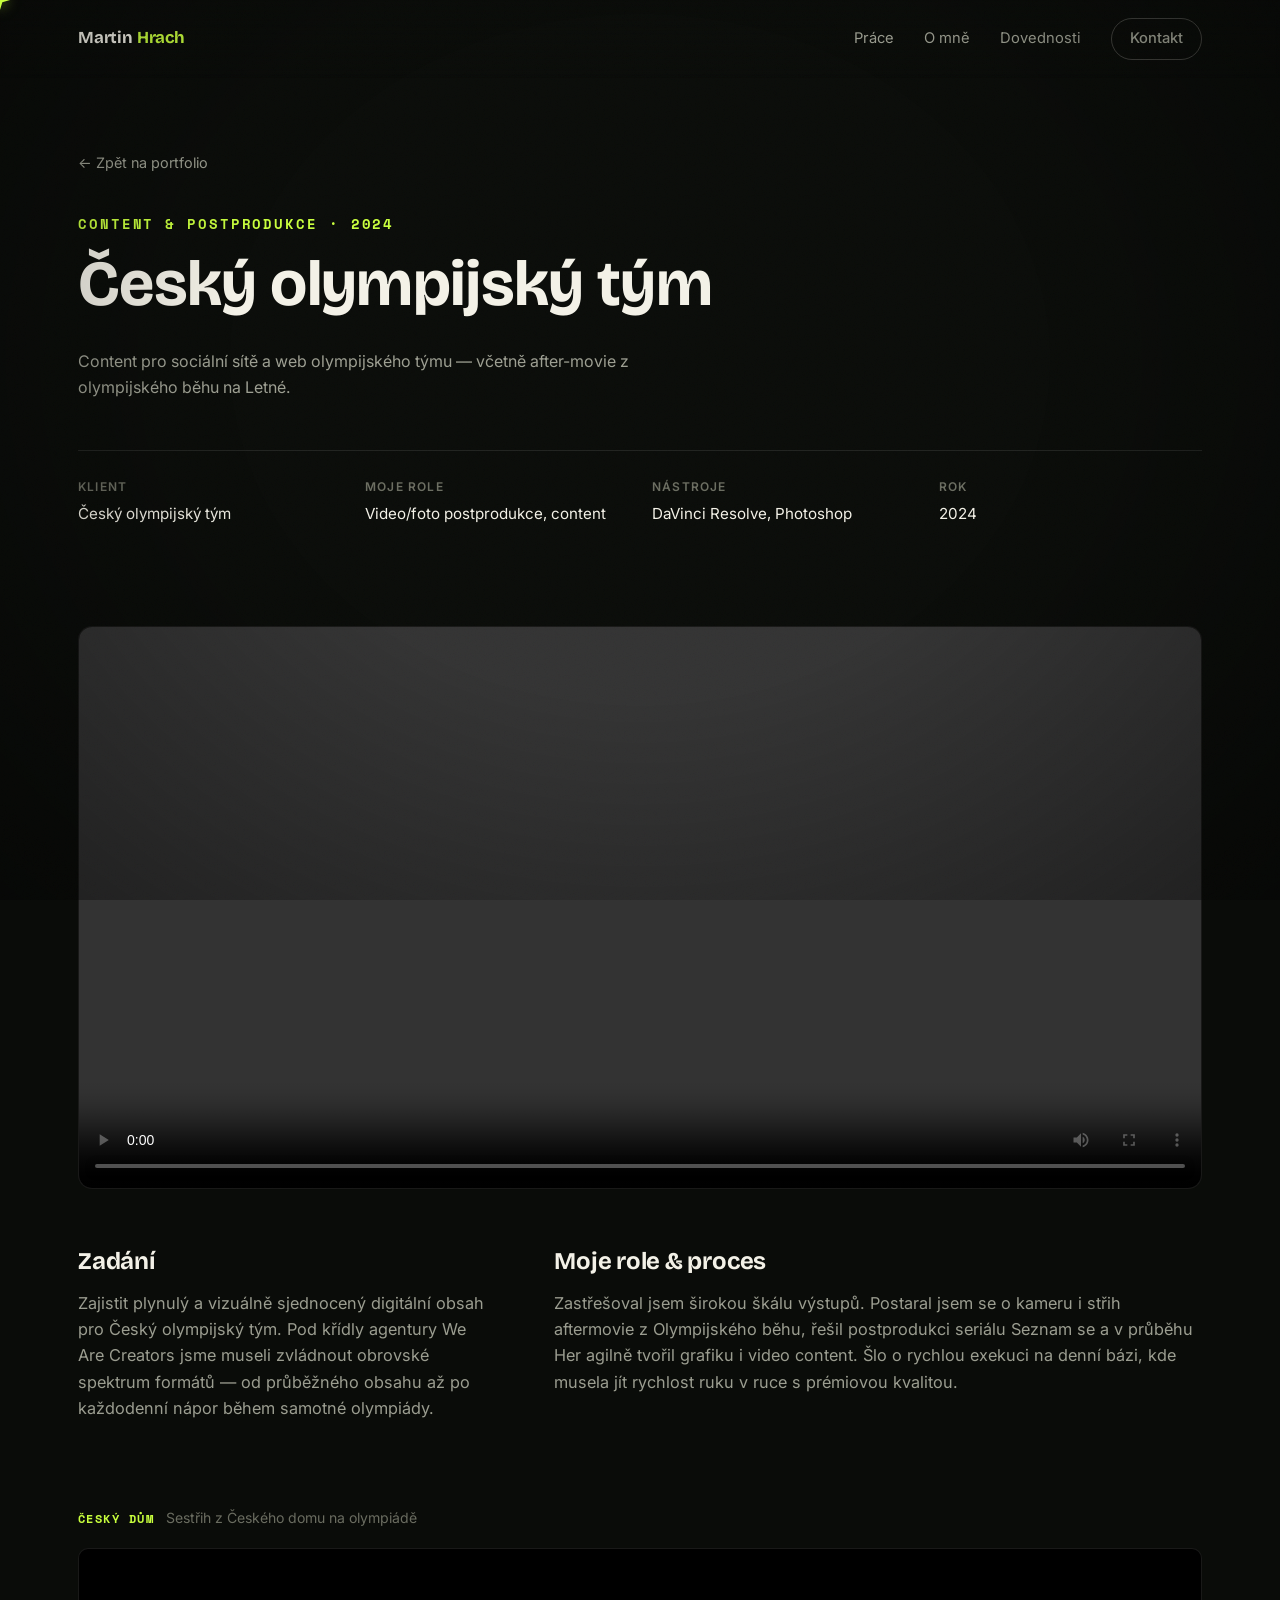
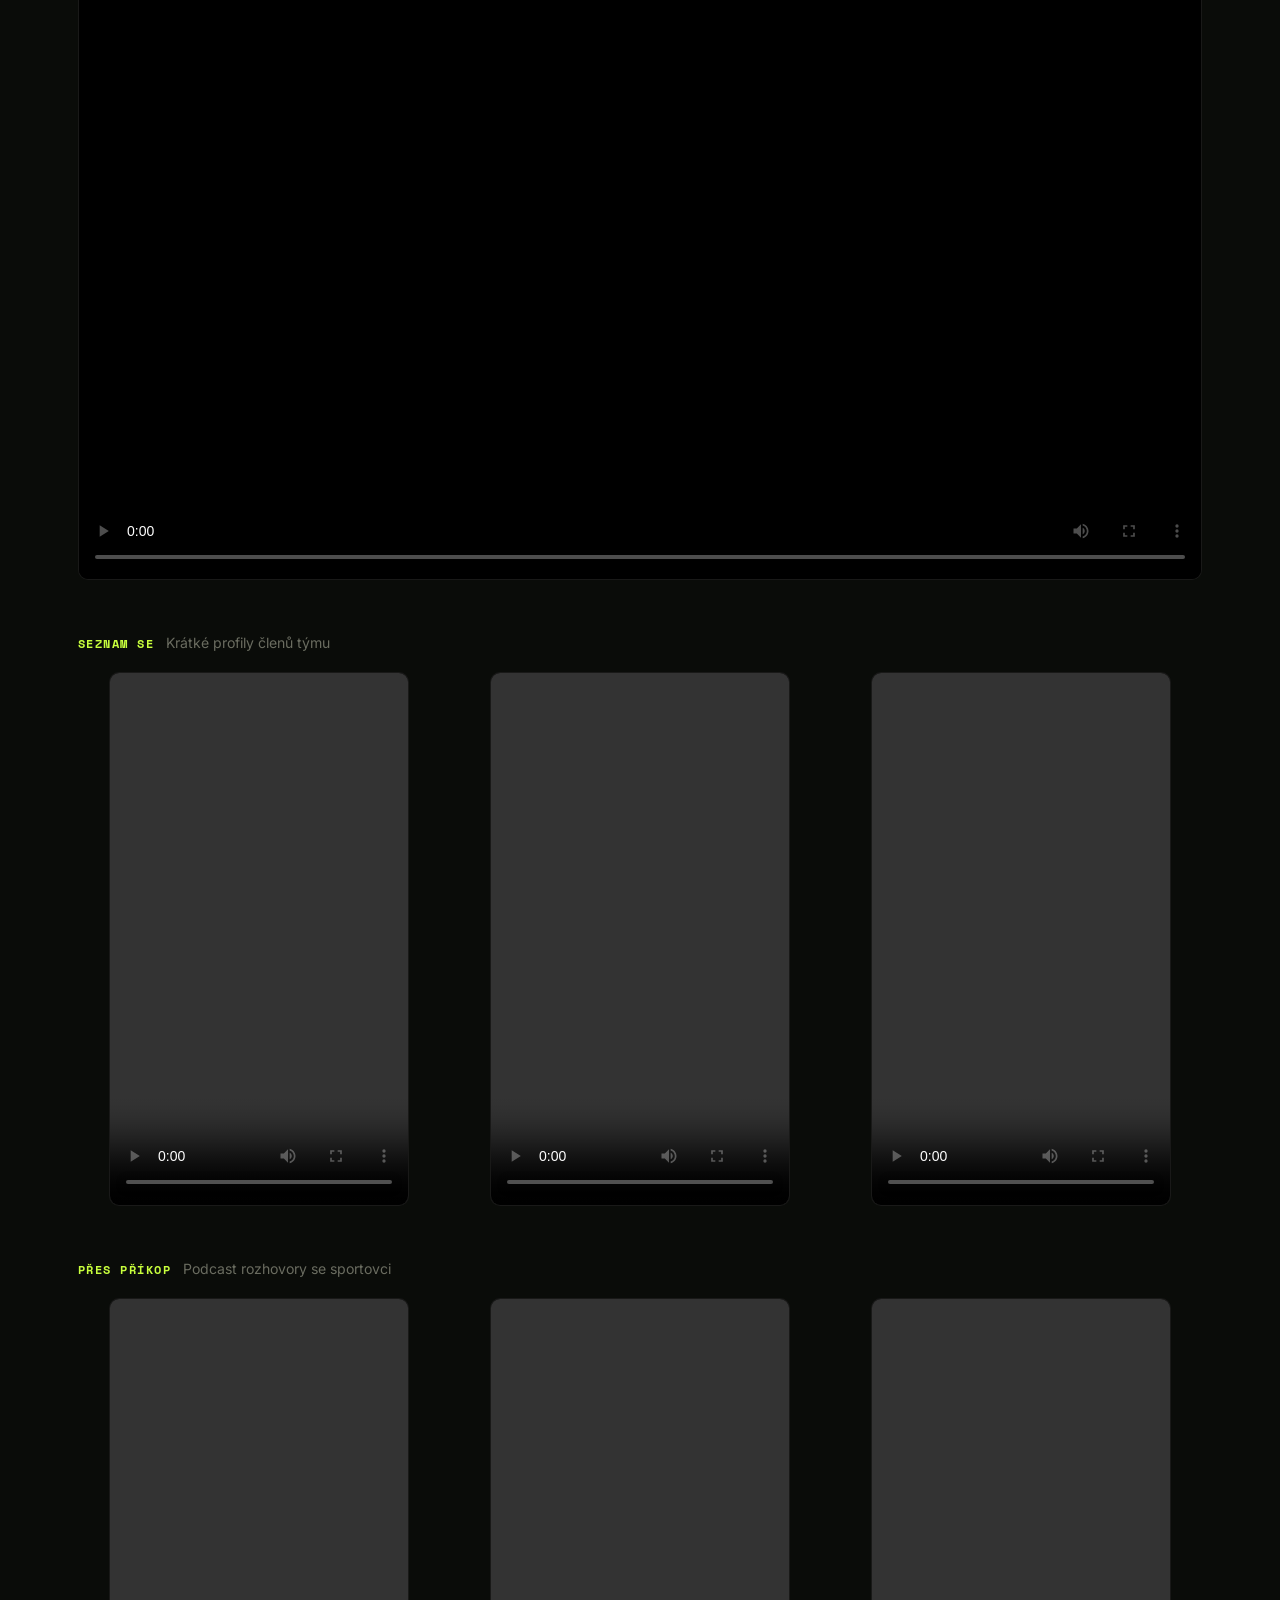
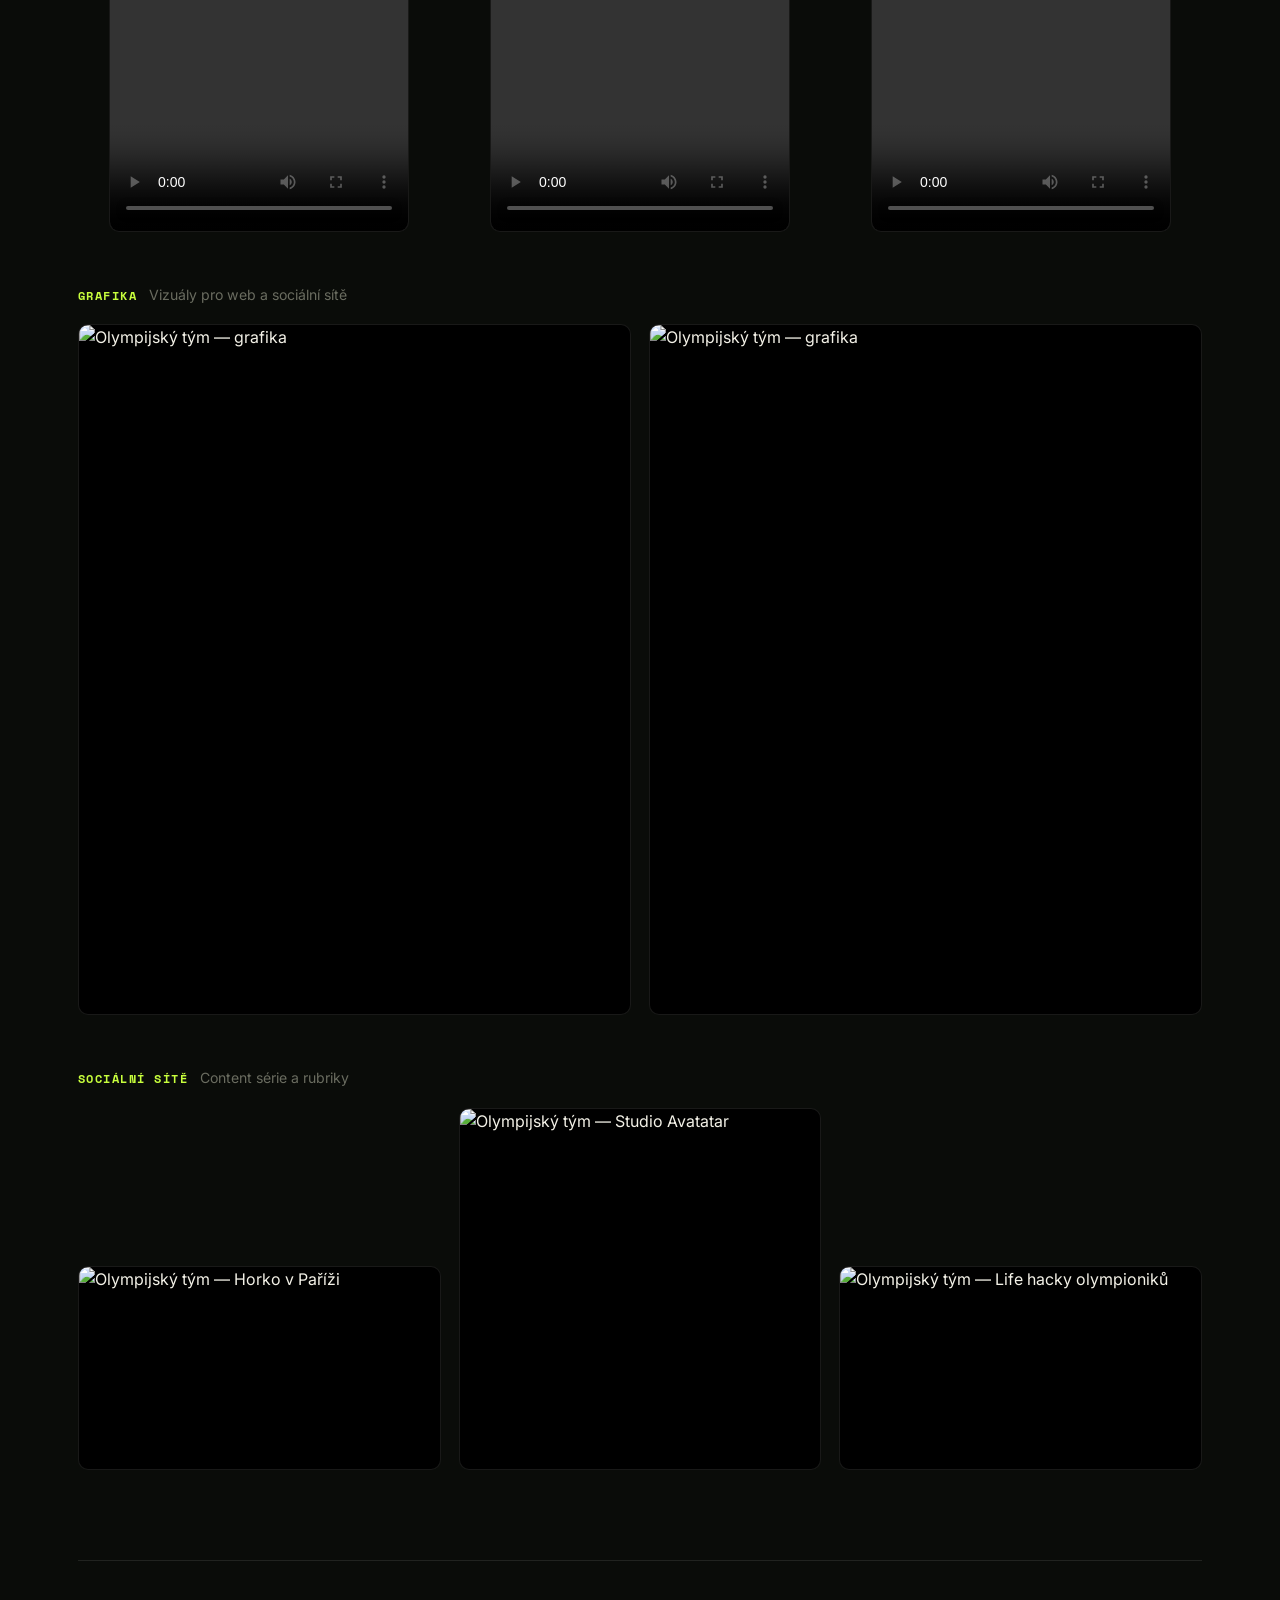
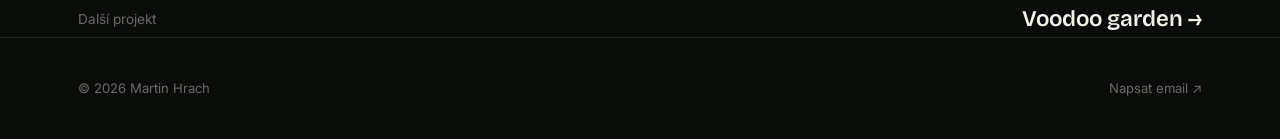
==== commit eeecff4f: "Add files via upload" ====
--- a/case-studies/olympijsky-tym.html
+++ b/case-studies/olympijsky-tym.html
@@ -47,11 +47,11 @@
     <div class="cs-body reveal">
       <div>
         <h3>Zadání</h3>
-        <p>Olympijský tým potřeboval rychlý a vizuálně konzistentní obsah pro sociální sítě a web v průběhu roku — od eventů typu olympijský běh na Letné po průběžný content napříč sezónou.</p>
+        <p>Zajistit plynulý a vizuálně sjednocený digitální obsah pro Český olympijský tým. Pod křídly agentury We Are Creators jsme museli zvládnout obrovské spektrum formátů — od průběžného obsahu až po každodenní nápor během samotné olympiády.</p>
       </div>
       <div>
         <h3>Moje role & proces</h3>
-        <p>Staral jsem se o postprodukci videí a výběr a úpravu fotografií určených pro publikaci — včetně after-movie sestřihu z olympijského běhu na Letné. Cílem bylo dodávat obsah, který je hotový k publikaci rychle a bez ztráty vizuální kvality.</p>
+        <p>Zastřešoval jsem širokou škálu výstupů. Postaral jsem se o kameru i střih aftermovie z Olympijského běhu, řešil postprodukci seriálu Seznam se a v průběhu Her agilně tvořil grafiku i video content. Šlo o rychlou exekuci na denní bázi, kde musela jít rychlost ruku v ruce s prémiovou kvalitou.</p>
       </div>
     </div>
 
@@ -68,13 +68,13 @@
         <div class="cs-group-head"><h4>Seznam se</h4><span>Krátké profily členů týmu</span></div>
         <div class="cs-group-grid cols-3">
           <div class="reel">
-            <video class="ph-9x16" src="../media/optimized/olympijsky tym/reel_fuksic.mp4" controls preload="metadata"></video>
-          </div>
-          <div class="reel">
             <video class="ph-9x16" src="../media/optimized/olympijsky tym/reel_nikola.mp4" controls preload="metadata"></video>
           </div>
           <div class="reel">
             <video class="ph-9x16" src="../media/optimized/olympijsky tym/reel_pres_prikop.mp4" controls preload="metadata"></video>
+          </div>
+          <div class="reel">
+            <video class="ph-9x16" src="../media/optimized/olympijsky tym/reel_fuksic.mp4" controls preload="metadata"></video>
           </div>
         </div>
       </div>
